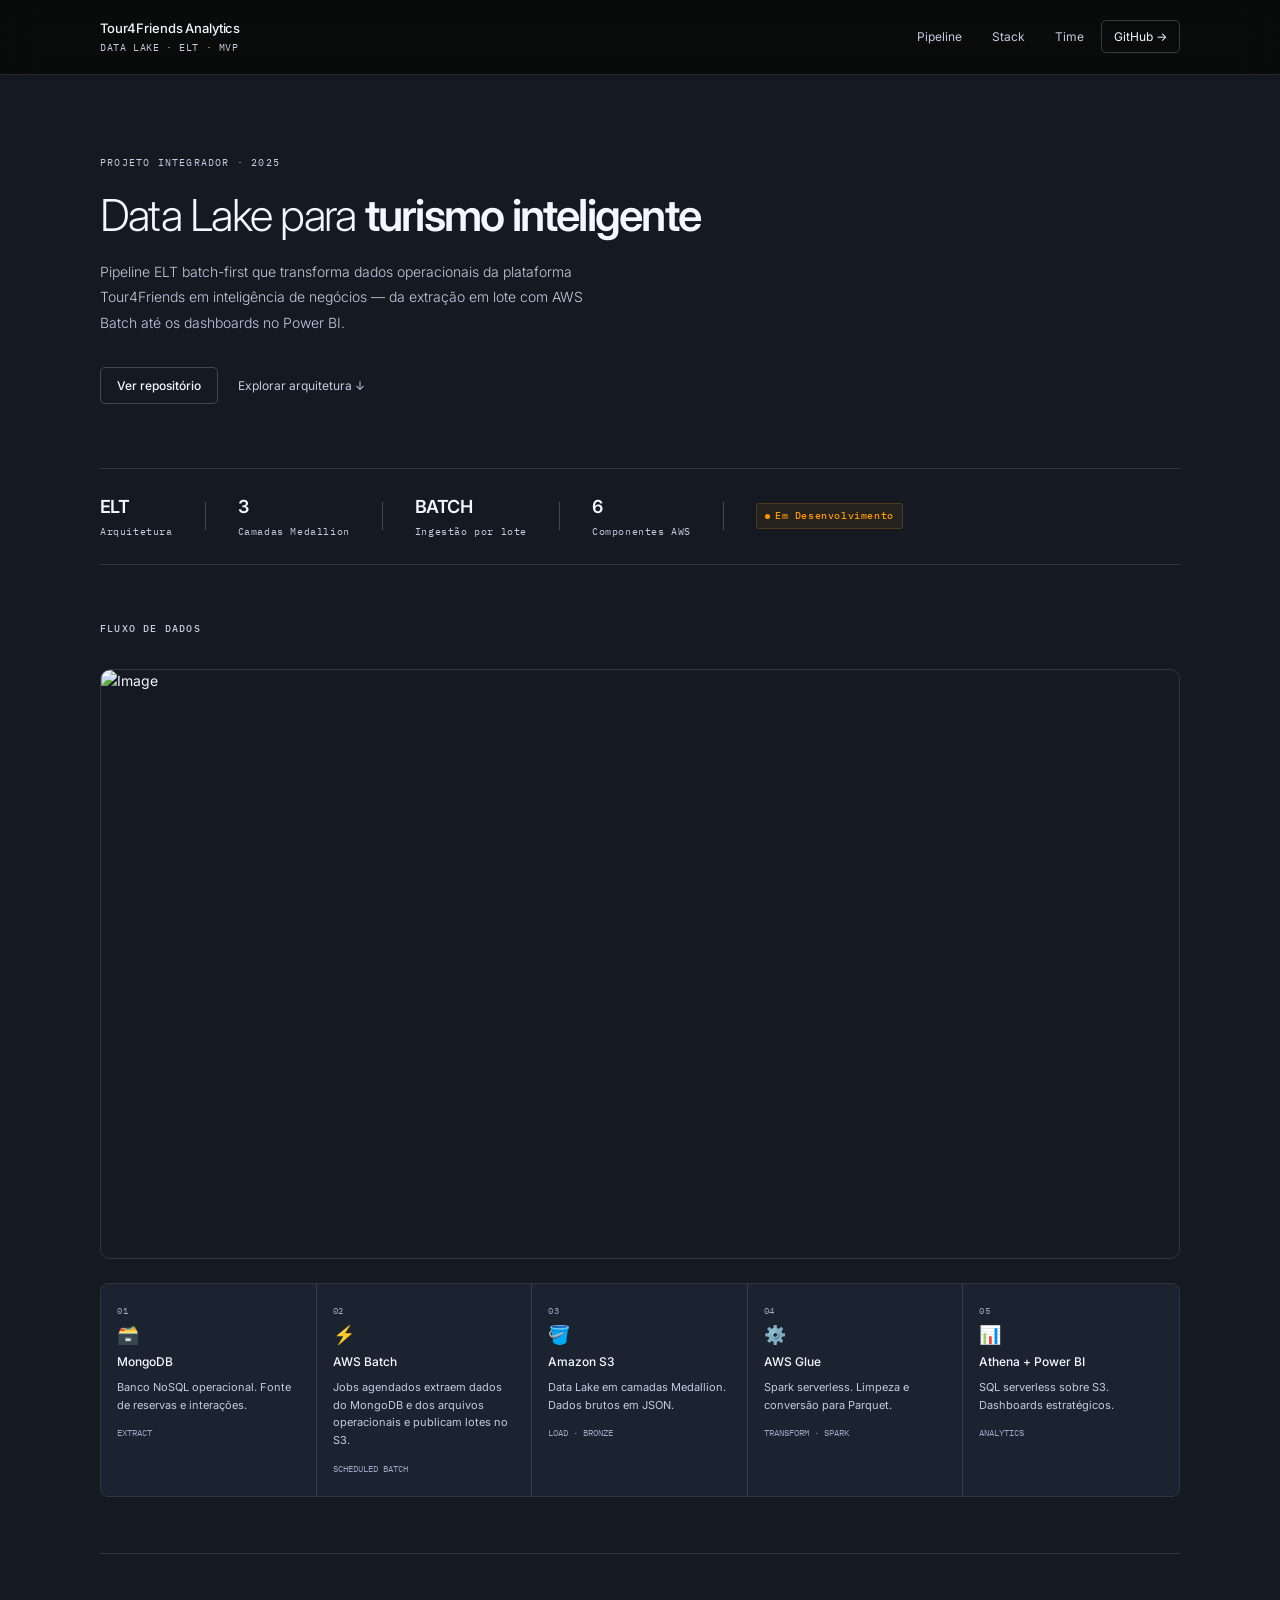
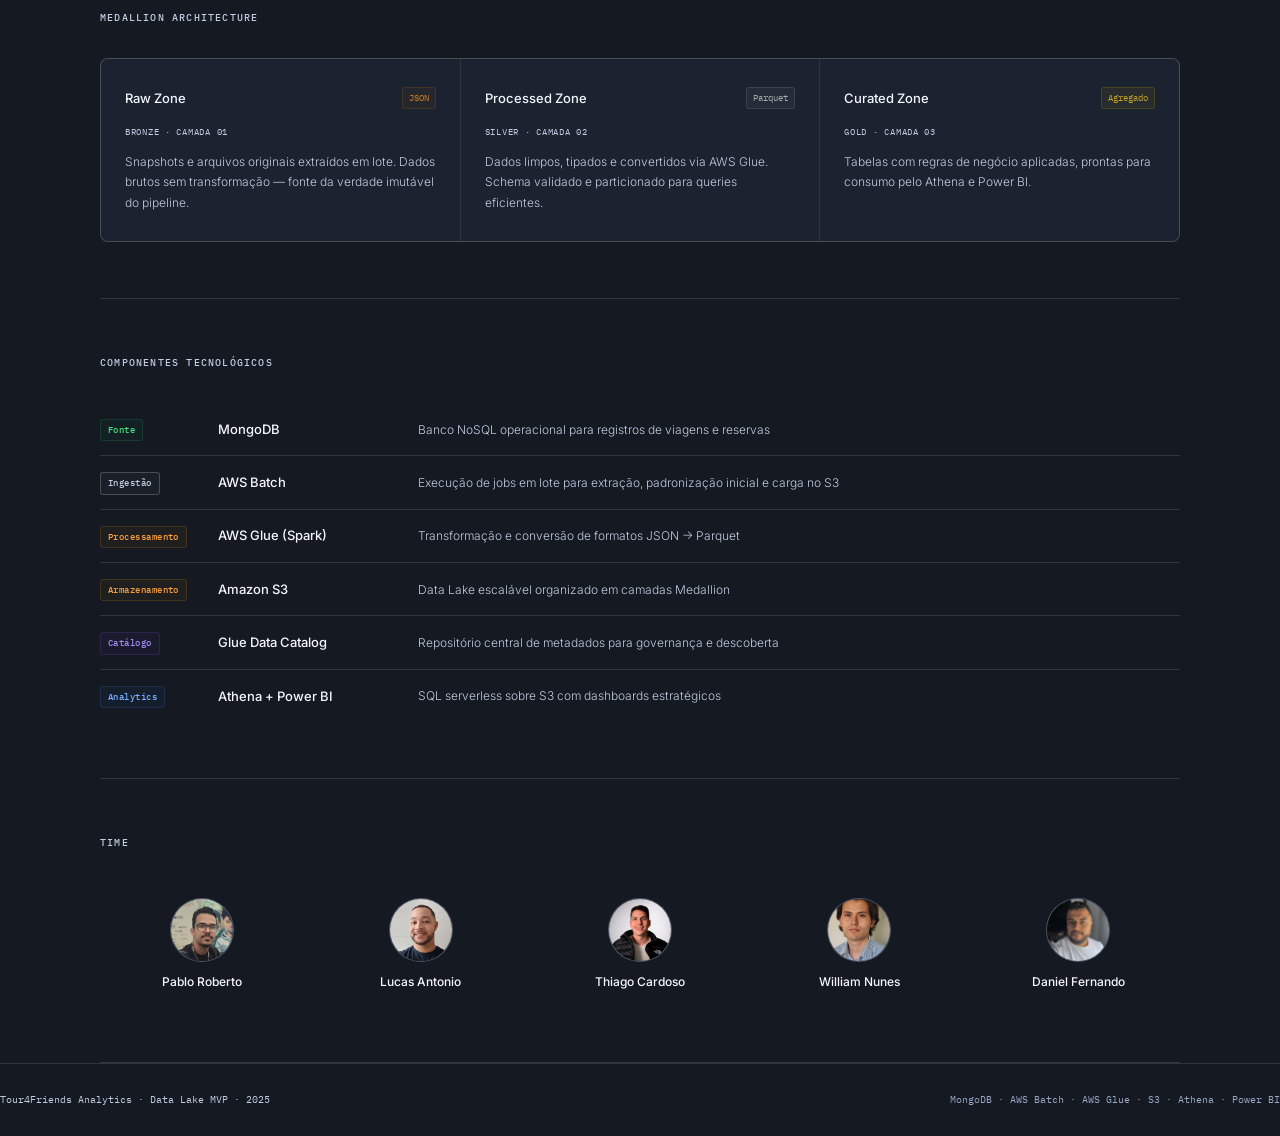
==== tour4friends-datalake/index.html @ 116a6536 "feat: corrige estrutura de pastas e adiciona arquivos reais de ML" ====
<!DOCTYPE html>
<html lang="pt-BR">
<head>
  <meta charset="UTF-8">
  <meta name="viewport" content="width=device-width, initial-scale=1.0">
  <title>Tour4Friends Analytics · Data Lake</title>
  <link rel="preconnect" href="https://fonts.googleapis.com">
  <link href="https://fonts.googleapis.com/css2?family=Inter:wght@300;400;500;600&family=IBM+Plex+Mono:wght@400;500&display=swap" rel="stylesheet">
  <style>
    :root {
      --bg:    #141922;
      --bg2:   #1b2230;
      --bg3:   #232c3d;
      --line:  rgba(255,255,255,0.12);
      --line2: rgba(255,255,255,0.2);
      --text:  #f4f7ff;
      --text2: #c3cbe0;
      --text3: #9aa6c4;
      --aws:   #FF9900;
      --mono:  'IBM Plex Mono', monospace;
      --sans:  'Inter', sans-serif;
    }

    *, *::before, *::after { box-sizing: border-box; margin: 0; padding: 0; }
    html { scroll-behavior: smooth; }

    body {
      font-family: var(--sans);
      background: var(--bg);
      color: var(--text);
      font-size: 14px;
      line-height: 1.6;
    }

    a { color: inherit; text-decoration: none; }
    .shell { width: min(1080px, calc(100% - 48px)); margin: 0 auto; }

    nav {
      position: sticky; top: 0; z-index: 100;
      border-bottom: 1px solid var(--line);
      background: rgba(10,10,10,0.92);
      backdrop-filter: blur(16px);
    }
    .nav-inner {
      display: flex; align-items: center;
      justify-content: space-between;
      padding: 18px 0;
    }
    .logo-text { font-size: 13px; font-weight: 500; letter-spacing: -0.01em; }
    .logo-sub { font-family: var(--mono); font-size: 10px; color: var(--text2); margin-top: 1px; letter-spacing: 0.06em; }
    .nav-links { display: flex; gap: 4px; align-items: center; }
    .nav-btn {
      font-family: var(--sans); font-size: 12px;
      padding: 6px 12px; border-radius: 5px;
      border: 1px solid transparent; background: transparent;
      color: var(--text2); cursor: pointer; transition: all 0.15s;
      transform: translateY(0);
    }
    .nav-btn:hover {
      color: var(--text);
      border-color: var(--line2);
      background: rgba(255,255,255,0.04);
      transform: translateY(-1px);
    }
    .nav-btn.primary { border-color: var(--line2); color: var(--text); }
    .nav-btn.primary:hover { border-color: rgba(255,255,255,0.3); }

    .hero { padding: 80px 0 64px; border-bottom: 1px solid var(--line); }
    .hero-eyebrow {
      font-family: var(--mono); font-size: 10px;
      color: var(--text2); letter-spacing: 0.12em; text-transform: uppercase;
      margin-bottom: 20px;
    }
    .hero h1 {
      font-size: clamp(28px, 4vw, 44px);
      font-weight: 300; letter-spacing: -0.04em; line-height: 1.1;
      margin-bottom: 20px; max-width: 640px;
    }
    .hero h1 strong { font-weight: 600; }
    .hero-desc {
      font-size: 14px; color: var(--text2); line-height: 1.8;
      max-width: 520px; margin-bottom: 32px; font-weight: 300;
    }
    .hero-actions { display: flex; gap: 8px; align-items: center; }
    .btn-ghost {
      font-size: 12px; font-weight: 500;
      padding: 8px 16px; border-radius: 5px;
      border: 1px solid var(--line2); background: transparent;
      color: var(--text); cursor: pointer; transition: all 0.15s;
      display: inline-block;
    }
    .btn-ghost:hover {
      border-color: rgba(255,255,255,0.45);
      background: rgba(255,255,255,0.05);
      box-shadow: 0 8px 20px rgba(0,0,0,0.18);
      transform: translateY(-1px);
    }
    .btn-muted {
      font-size: 12px; color: var(--text2);
      padding: 8px 12px; transition: color 0.15s; display: inline-block;
    }
    .btn-muted:hover { color: var(--text); }

    .meta-row {
      display: flex; gap: 32px; align-items: center;
      padding: 24px 0; border-bottom: 1px solid var(--line); flex-wrap: wrap;
    }
    .meta-item { display: flex; flex-direction: column; gap: 2px; }
    .meta-val { font-size: 18px; font-weight: 600; letter-spacing: -0.03em; }
    .meta-lbl { font-family: var(--mono); font-size: 10px; color: var(--text2); letter-spacing: 0.06em; }
    .meta-divider { width: 1px; height: 28px; background: var(--line2); flex-shrink: 0; }
    .status-pill {
      font-family: var(--mono); font-size: 10px; font-weight: 500;
      padding: 4px 8px; border-radius: 3px;
      background: rgba(255,153,0,0.08); border: 1px solid rgba(255,153,0,0.18);
      color: #ff9900; letter-spacing: 0.06em;
      display: flex; align-items: center; gap: 5px;
    }
    .status-pill::before {
      content: ''; width: 5px; height: 5px; border-radius: 50%;
      background: var(--aws); animation: pulse 2s infinite;
    }
    @keyframes pulse { 0%,100%{opacity:1} 50%{opacity:0.4} }

    section { padding: 56px 0; border-bottom: 1px solid var(--line); }
    .sec-label {
      font-family: var(--mono); font-size: 10px; font-weight: 500;
      color: var(--text2); letter-spacing: 0.12em; text-transform: uppercase;
      margin-bottom: 32px;
    }

    .pipeline {
      display: grid; grid-template-columns: repeat(5, 1fr);
      border: 1px solid var(--line); border-radius: 8px; overflow: hidden;
    }
    .pipe-step {
      padding: 20px 16px; background: var(--bg2);
      border-right: 1px solid var(--line);
      display: flex; flex-direction: column; gap: 8px;
      transition: background 0.2s, transform 0.2s, box-shadow 0.2s;
      position: relative;
      overflow: hidden;
    }
    .pipe-step::after {
      content: '';
      position: absolute;
      inset: 0;
      background: linear-gradient(135deg, rgba(255,255,255,0.08), transparent 55%);
      opacity: 0;
      transition: opacity 0.2s;
      pointer-events: none;
    }
    .pipe-step:last-child { border-right: none; }
    .pipe-step:hover {
      background: var(--bg3);
      transform: translateY(-3px);
      box-shadow: 0 14px 28px rgba(6,10,18,0.32);
    }
    .pipe-step:hover::after { opacity: 1; }
    .pipe-num { font-family: var(--mono); font-size: 9px; color: var(--text3); letter-spacing: 0.06em; }
    .pipe-icon { font-size: 18px; line-height: 1; }
    .pipe-name { font-size: 12px; font-weight: 500; }
    .pipe-desc { font-size: 11px; color: var(--text2); line-height: 1.6; }
    .pipe-tag { font-family: var(--mono); font-size: 9px; color: var(--text3); margin-top: 4px; }

    .medallion {
      display: grid; grid-template-columns: repeat(3, 1fr);
      gap: 1px; background: var(--line);
      border: 1px solid var(--line); border-radius: 8px; overflow: hidden;
    }
    .medal {
      background: var(--bg2);
      padding: 28px 24px;
      transition: background 0.2s, transform 0.2s, box-shadow 0.2s;
      position: relative;
      overflow: hidden;
    }
    .medal::after {
      content: '';
      position: absolute;
      inset: 0;
      background: radial-gradient(circle at top right, rgba(255,255,255,0.12), transparent 50%);
      opacity: 0;
      transition: opacity 0.2s;
      pointer-events: none;
    }
    .medal:hover {
      background: var(--bg3);
      transform: translateY(-3px);
      box-shadow: 0 14px 28px rgba(6,10,18,0.32);
    }
    .medal:hover::after { opacity: 1; }
    .medal-top { display: flex; align-items: center; justify-content: space-between; margin-bottom: 16px; }
    .medal-name { font-size: 13px; font-weight: 500; }
    .medal-format {
      font-family: var(--mono); font-size: 9px;
      padding: 3px 6px; border-radius: 3px; border: 1px solid;
    }
    .bronze .medal-format { background: rgba(180,100,0,0.08); border-color: rgba(180,100,0,0.2); color: #c27c2a; }
    .silver .medal-format { background: rgba(160,160,160,0.08); border-color: rgba(160,160,160,0.2); color: #aaa; }
    .gold   .medal-format { background: rgba(200,160,0,0.08); border-color: rgba(200,160,0,0.2); color: #c8a32a; }
    .medal-zone { font-family: var(--mono); font-size: 9px; color: var(--text2); letter-spacing: 0.08em; text-transform: uppercase; margin-bottom: 12px; }
    .medal-desc { font-size: 12px; color: var(--text2); line-height: 1.7; font-weight: 300; }

    .stack-table { width: 100%; border-collapse: collapse; }
    .stack-table tr { border-bottom: 1px solid var(--line); transition: background 0.12s; }
    .stack-table tr:last-child { border-bottom: none; }
    .stack-table tr:hover td {
      background: var(--bg2);
      color: var(--text);
    }
    .stack-table td { padding: 14px 8px; vertical-align: middle; }
    .stack-table td:first-child { width: 110px; padding-left: 0; }
    .stack-table td:nth-child(2) { width: 200px; font-weight: 500; font-size: 13px; }
    .stack-table td:last-child { color: var(--text2); font-size: 12px; font-weight: 300; }
    .layer-tag {
      font-family: var(--mono); font-size: 9px; font-weight: 500;
      padding: 3px 7px; border-radius: 3px; border: 1px solid;
      letter-spacing: 0.05em; white-space: nowrap; display: inline-block;
    }
    .lt-source   { background: rgba(34,197,94,0.05); border-color: rgba(34,197,94,0.15); color: #4ade80; }
    .lt-ingest   { background: rgba(255,255,255,0.03); border-color: var(--line2); color: var(--text2); }
    .lt-process  { background: rgba(255,153,0,0.05); border-color: rgba(255,153,0,0.15); color: #ffa040; }
    .lt-storage  { background: rgba(255,153,0,0.05); border-color: rgba(255,153,0,0.15); color: #ffa040; }
    .lt-catalog  { background: rgba(138,90,255,0.05); border-color: rgba(138,90,255,0.15); color: #a78bfa; }
    .lt-analytics{ background: rgba(68,136,255,0.05); border-color: rgba(68,136,255,0.15); color: #7ab0ff; }

    .team-grid {
      display: grid; grid-template-columns: repeat(5, 1fr); gap: 16px;
    }
    .team-card {
      display: flex;
      flex-direction: column;
      align-items: center;
      gap: 10px;
      text-align: center;
      padding: 14px 10px;
      border-radius: 10px;
      border: 1px solid transparent;
      transition: transform 0.2s, border-color 0.2s, background 0.2s;
    }
    .team-card:hover {
      transform: translateY(-3px);
      border-color: var(--line2);
      background: rgba(255,255,255,0.03);
    }
    .team-avatar {
      width: 64px; height: 64px; border-radius: 50%;
      border: 1px solid var(--line2); overflow: hidden; background: var(--bg3);
      transition: transform 0.2s, box-shadow 0.2s, border-color 0.2s;
    }
    .team-card:hover .team-avatar {
      transform: scale(1.04);
      border-color: rgba(255,255,255,0.35);
      box-shadow: 0 8px 22px rgba(0,0,0,0.28);
    }
    .team-avatar img { width: 100%; height: 100%; object-fit: cover; display: block; }
    .team-name { font-size: 12px; font-weight: 500; }

    footer {
      padding: 28px 0; border-top: 1px solid var(--line);
      display: flex; justify-content: space-between; align-items: center; flex-wrap: wrap; gap: 12px;
    }
    .footer-l { font-family: var(--mono); font-size: 10px; color: var(--text2); }
    .footer-r { font-family: var(--mono); font-size: 10px; color: var(--text3); }

    @media(max-width:860px){
      .pipeline { grid-template-columns: 1fr 1fr; }
      .pipe-step { border-bottom: 1px solid var(--line); }
      .team-grid { grid-template-columns: repeat(3,1fr); }
      .medallion { grid-template-columns: 1fr; gap: 0; }
      .medal { border-bottom: 1px solid var(--line); }
    }
    @media(max-width:540px){
      .pipeline { grid-template-columns: 1fr; }
      .team-grid { grid-template-columns: repeat(2,1fr); }
      .meta-divider { display: none; }
      .meta-row { gap: 20px; }
    }
  </style>
</head>
<body>

  <nav>
    <div class="shell nav-inner">
      <div>
        <div class="logo-text">Tour4Friends Analytics</div>
        <div class="logo-sub">DATA LAKE · ELT · MVP</div>
      </div>
      <div class="nav-links">
        <a class="nav-btn" href="#pipeline">Pipeline</a>
        <a class="nav-btn" href="#stack">Stack</a>
        <a class="nav-btn" href="#time">Time</a>
        <a class="nav-btn primary" href="https://github.com/Thiago-code-lab" target="_blank">GitHub →</a>
      </div>
    </div>
  </nav>

  <div class="shell">

    <div class="hero">
      <div class="hero-eyebrow">Projeto Integrador · 2025</div>
      <h1>Data Lake para <strong>turismo inteligente</strong></h1>
      <p class="hero-desc">Pipeline ELT batch-first que transforma dados operacionais da plataforma Tour4Friends em inteligência de negócios — da extração em lote com AWS Batch até os dashboards no Power BI.</p>
      <div class="hero-actions">
        <a class="btn-ghost" href="https://github.com/Thiago-code-lab" target="_blank">Ver repositório</a>
        <a class="btn-muted" href="#pipeline">Explorar arquitetura ↓</a>
      </div>
    </div>

    <div class="meta-row">
      <div class="meta-item"><span class="meta-val">ELT</span><span class="meta-lbl">Arquitetura</span></div>
      <div class="meta-divider"></div>
      <div class="meta-item"><span class="meta-val">3</span><span class="meta-lbl">Camadas Medallion</span></div>
      <div class="meta-divider"></div>
      <div class="meta-item"><span class="meta-val">BATCH</span><span class="meta-lbl">Ingestão por lote</span></div>
      <div class="meta-divider"></div>
      <div class="meta-item"><span class="meta-val">6</span><span class="meta-lbl">Componentes AWS</span></div>
      <div class="meta-divider"></div>
      <span class="status-pill">Em Desenvolvimento</span>
    </div>

    <section id="pipeline">
      <div class="sec-label">Fluxo de dados</div>
      <div style="margin-bottom:24px">
        <img width="1698" height="926" alt="Image" src="https://github.com/user-attachments/assets/fd9ed432-6662-4e53-b1c5-659e4e41cb7d" style="width:100%;height:auto;border:1px solid var(--line);border-radius:10px;display:block" />
      </div>
      <div class="pipeline">
        <div class="pipe-step">
          <div class="pipe-num">01</div>
          <div class="pipe-icon">🗃️</div>
          <div class="pipe-name">MongoDB</div>
          <div class="pipe-desc">Banco NoSQL operacional. Fonte de reservas e interações.</div>
          <div class="pipe-tag">EXTRACT</div>
        </div>
        <div class="pipe-step">
          <div class="pipe-num">02</div>
          <div class="pipe-icon">⚡</div>
          <div class="pipe-name">AWS Batch</div>
          <div class="pipe-desc">Jobs agendados extraem dados do MongoDB e dos arquivos operacionais e publicam lotes no S3.</div>
          <div class="pipe-tag">SCHEDULED BATCH</div>
        </div>
        <div class="pipe-step">
          <div class="pipe-num">03</div>
          <div class="pipe-icon">🪣</div>
          <div class="pipe-name">Amazon S3</div>
          <div class="pipe-desc">Data Lake em camadas Medallion. Dados brutos em JSON.</div>
          <div class="pipe-tag">LOAD · BRONZE</div>
        </div>
        <div class="pipe-step">
          <div class="pipe-num">04</div>
          <div class="pipe-icon">⚙️</div>
          <div class="pipe-name">AWS Glue</div>
          <div class="pipe-desc">Spark serverless. Limpeza e conversão para Parquet.</div>
          <div class="pipe-tag">TRANSFORM · SPARK</div>
        </div>
        <div class="pipe-step">
          <div class="pipe-num">05</div>
          <div class="pipe-icon">📊</div>
          <div class="pipe-name">Athena + Power BI</div>
          <div class="pipe-desc">SQL serverless sobre S3. Dashboards estratégicos.</div>
          <div class="pipe-tag">ANALYTICS</div>
        </div>
      </div>
    </section>

    <section>
      <div class="sec-label">Medallion Architecture</div>
      <div class="medallion">
        <div class="medal bronze">
          <div class="medal-top"><div class="medal-name">Raw Zone</div><span class="medal-format">JSON</span></div>
          <div class="medal-zone">Bronze · Camada 01</div>
          <p class="medal-desc">Snapshots e arquivos originais extraídos em lote. Dados brutos sem transformação — fonte da verdade imutável do pipeline.</p>
        </div>
        <div class="medal silver">
          <div class="medal-top"><div class="medal-name">Processed Zone</div><span class="medal-format">Parquet</span></div>
          <div class="medal-zone">Silver · Camada 02</div>
          <p class="medal-desc">Dados limpos, tipados e convertidos via AWS Glue. Schema validado e particionado para queries eficientes.</p>
        </div>
        <div class="medal gold">
          <div class="medal-top"><div class="medal-name">Curated Zone</div><span class="medal-format">Agregado</span></div>
          <div class="medal-zone">Gold · Camada 03</div>
          <p class="medal-desc">Tabelas com regras de negócio aplicadas, prontas para consumo pelo Athena e Power BI.</p>
        </div>
      </div>
    </section>

    <section id="stack">
      <div class="sec-label">Componentes tecnológicos</div>
      <table class="stack-table">
        <tbody>
          <tr>
            <td><span class="layer-tag lt-source">Fonte</span></td>
            <td>MongoDB</td>
            <td>Banco NoSQL operacional para registros de viagens e reservas</td>
          </tr>
          <tr>
            <td><span class="layer-tag lt-ingest">Ingestão</span></td>
            <td>AWS Batch</td>
            <td>Execução de jobs em lote para extração, padronização inicial e carga no S3</td>
          </tr>
          <tr>
            <td><span class="layer-tag lt-process">Processamento</span></td>
            <td>AWS Glue (Spark)</td>
            <td>Transformação e conversão de formatos JSON → Parquet</td>
          </tr>
          <tr>
            <td><span class="layer-tag lt-storage">Armazenamento</span></td>
            <td>Amazon S3</td>
            <td>Data Lake escalável organizado em camadas Medallion</td>
          </tr>
          <tr>
            <td><span class="layer-tag lt-catalog">Catálogo</span></td>
            <td>Glue Data Catalog</td>
            <td>Repositório central de metadados para governança e descoberta</td>
          </tr>
          <tr>
            <td><span class="layer-tag lt-analytics">Analytics</span></td>
            <td>Athena + Power BI</td>
            <td>SQL serverless sobre S3 com dashboards estratégicos</td>
          </tr>
        </tbody>
      </table>
    </section>

    <section id="time">
      <div class="sec-label">Time</div>
      <div class="team-grid">
        <div class="team-card">
          <div class="team-avatar"><img src="Pablo.jpeg" alt="Pablo Roberto" loading="lazy"></div>
          <div class="team-name">Pablo Roberto</div>
        </div>
        <div class="team-card">
          <div class="team-avatar"><img src="Lucas.jpeg" alt="Lucas Antonio" loading="lazy"></div>
          <div class="team-name">Lucas Antonio</div>
        </div>
        <div class="team-card">
          <div class="team-avatar"><img src="Thiago.jpg" alt="Thiago Cardoso" loading="lazy"></div>
          <div class="team-name">Thiago Cardoso</div>
        </div>
        <div class="team-card">
          <div class="team-avatar"><img src="willian.jpeg" alt="William Nunes" loading="lazy"></div>
          <div class="team-name">William Nunes</div>
        </div>
        <div class="team-card">
          <div class="team-avatar"><img src="Daniel.png" alt="Daniel Fernando" loading="lazy"></div>
          <div class="team-name">Daniel Fernando</div>
        </div>
      </div>
    </section>

  </div>

  <footer>
    <div class="shell" style="display:flex;justify-content:space-between;flex-wrap:wrap;gap:12px;width:100%">
      <span class="footer-l">Tour4Friends Analytics · Data Lake MVP · 2025</span>
      <span class="footer-r">MongoDB · AWS Batch · AWS Glue · S3 · Athena · Power BI</span>
    </div>
  </footer>

</body>
</html>
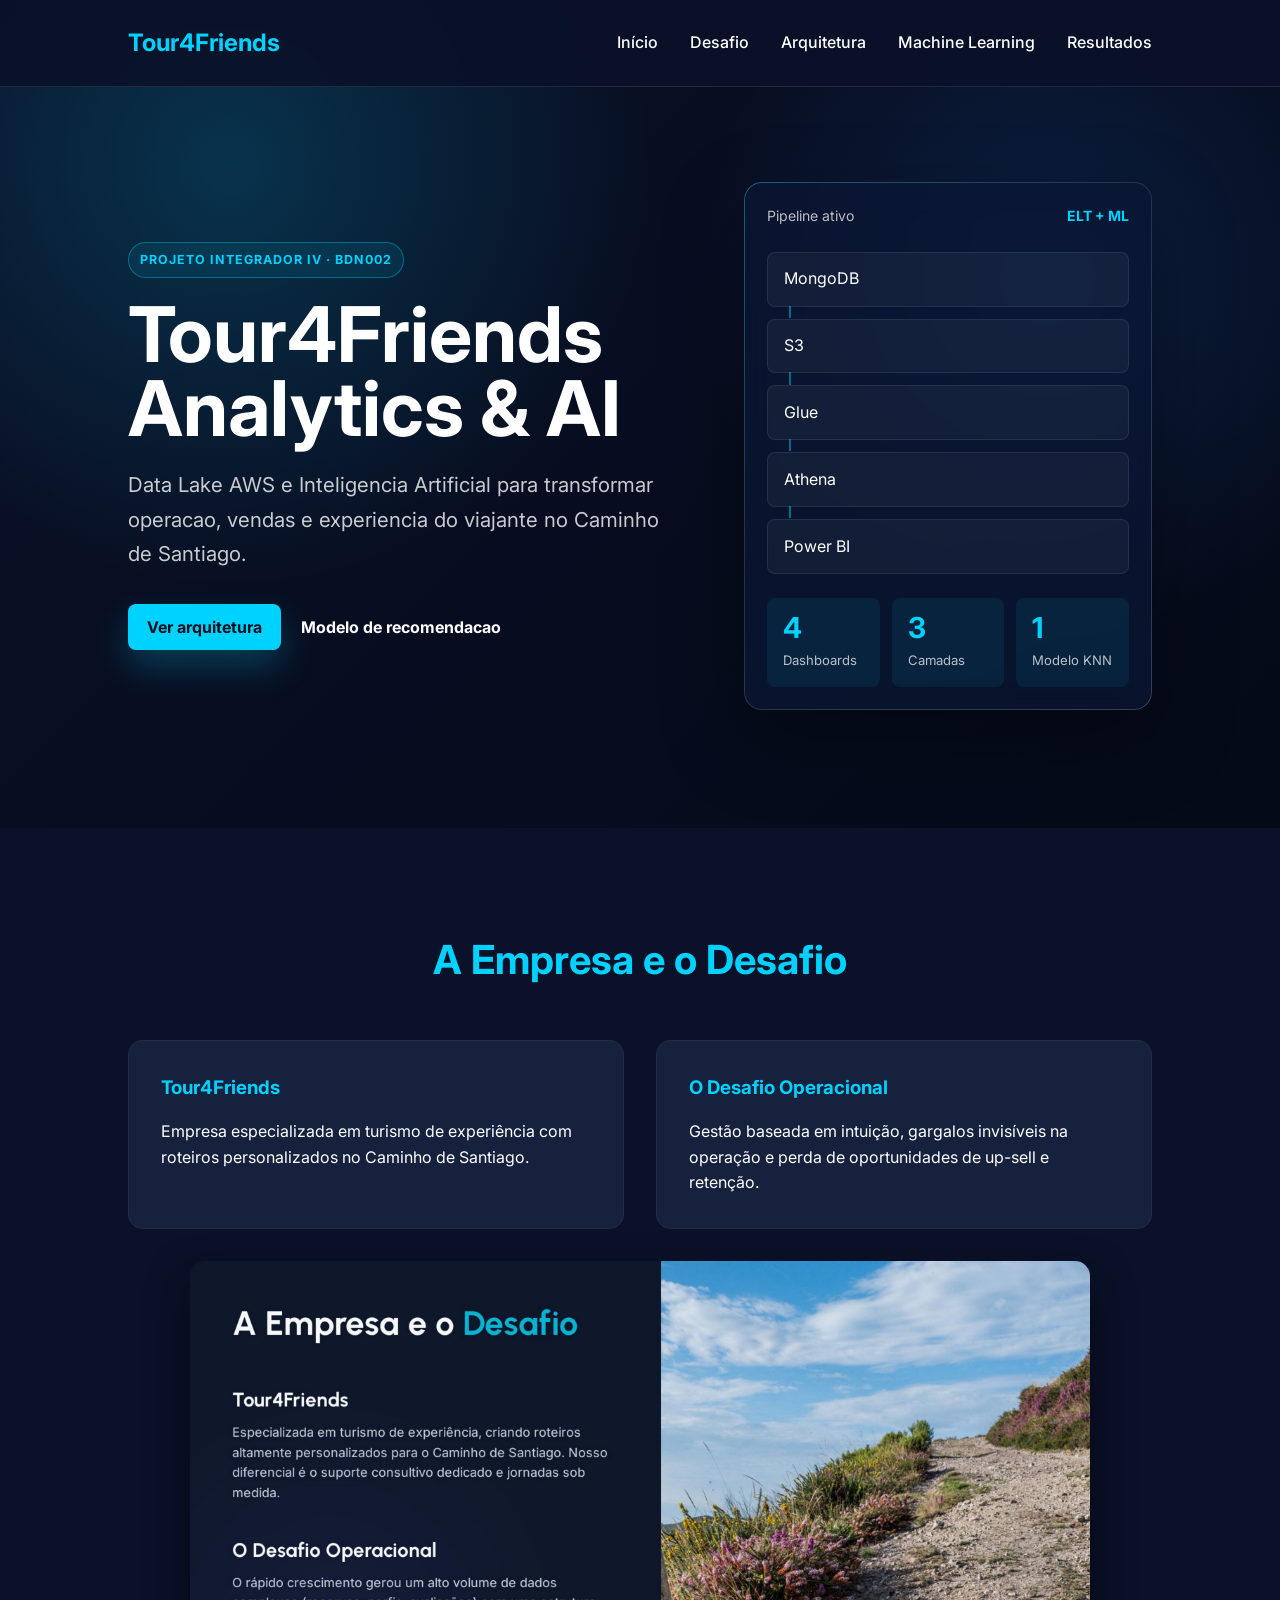
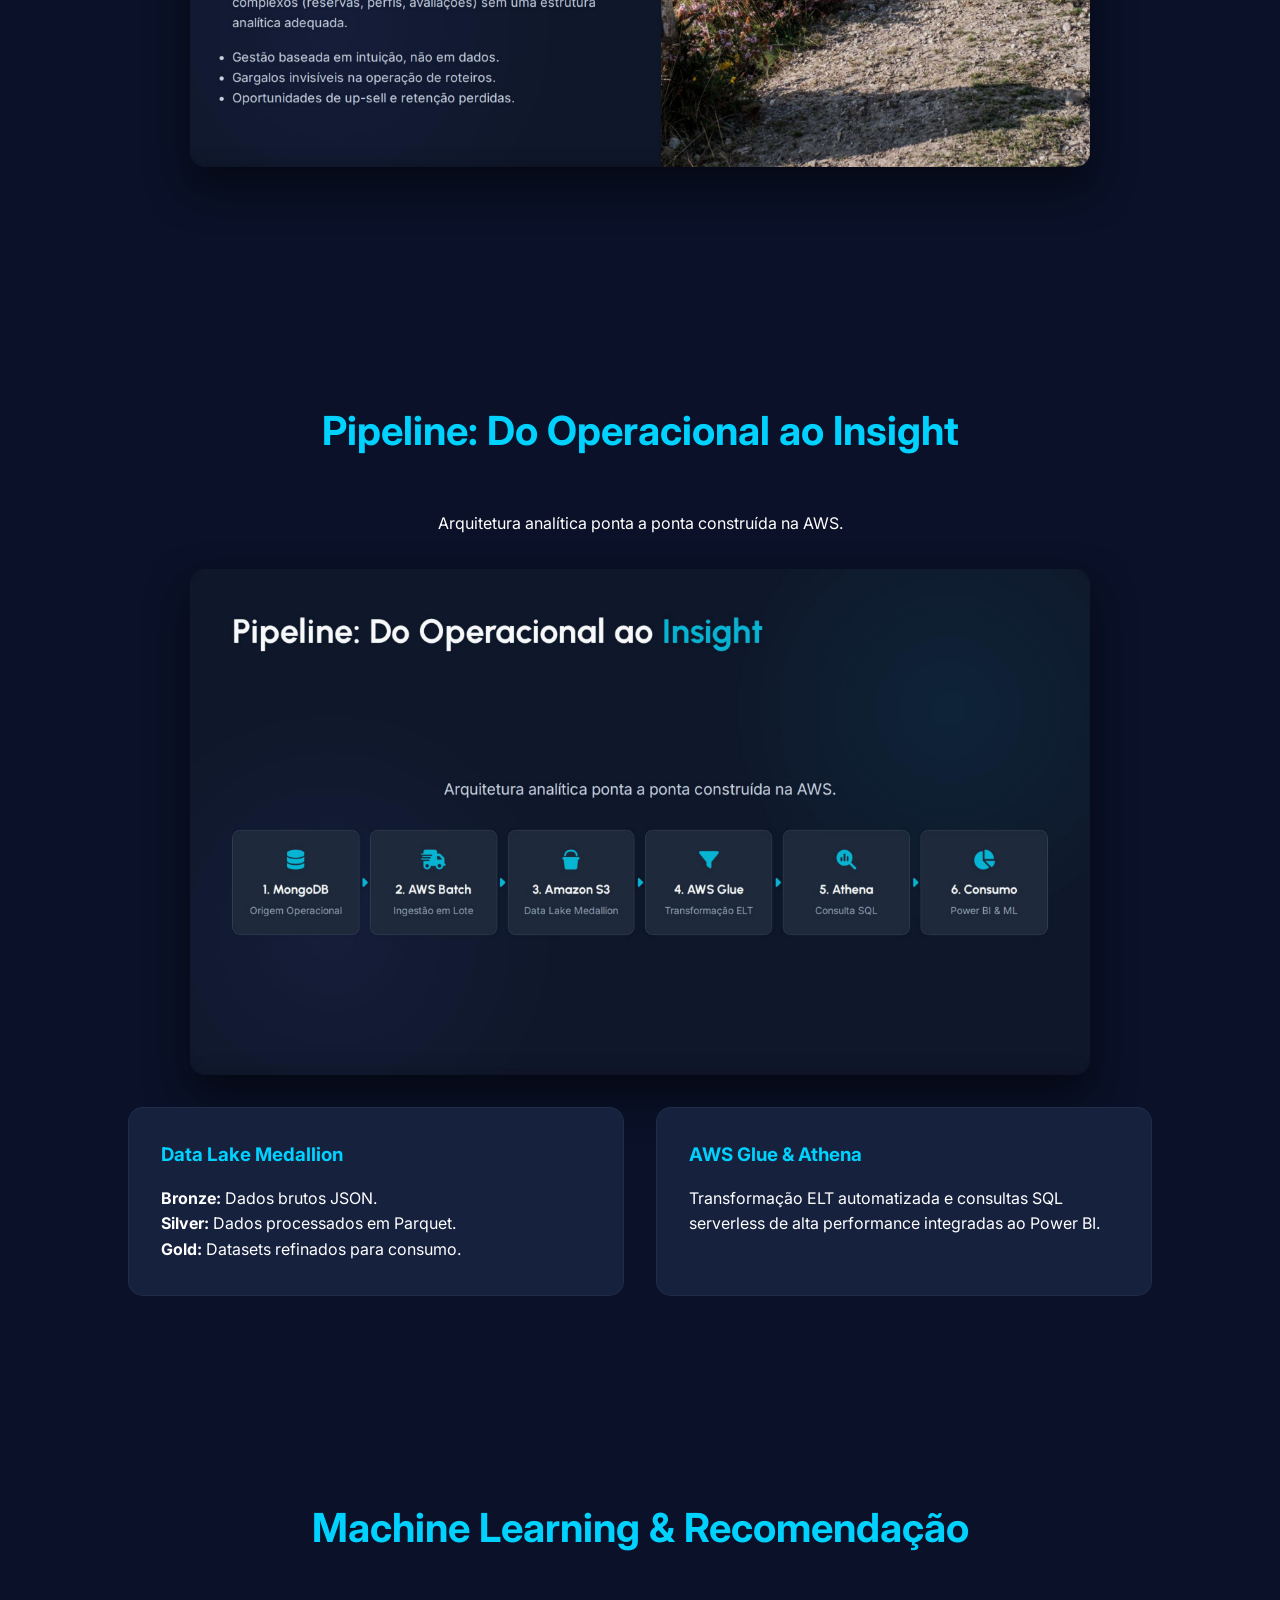
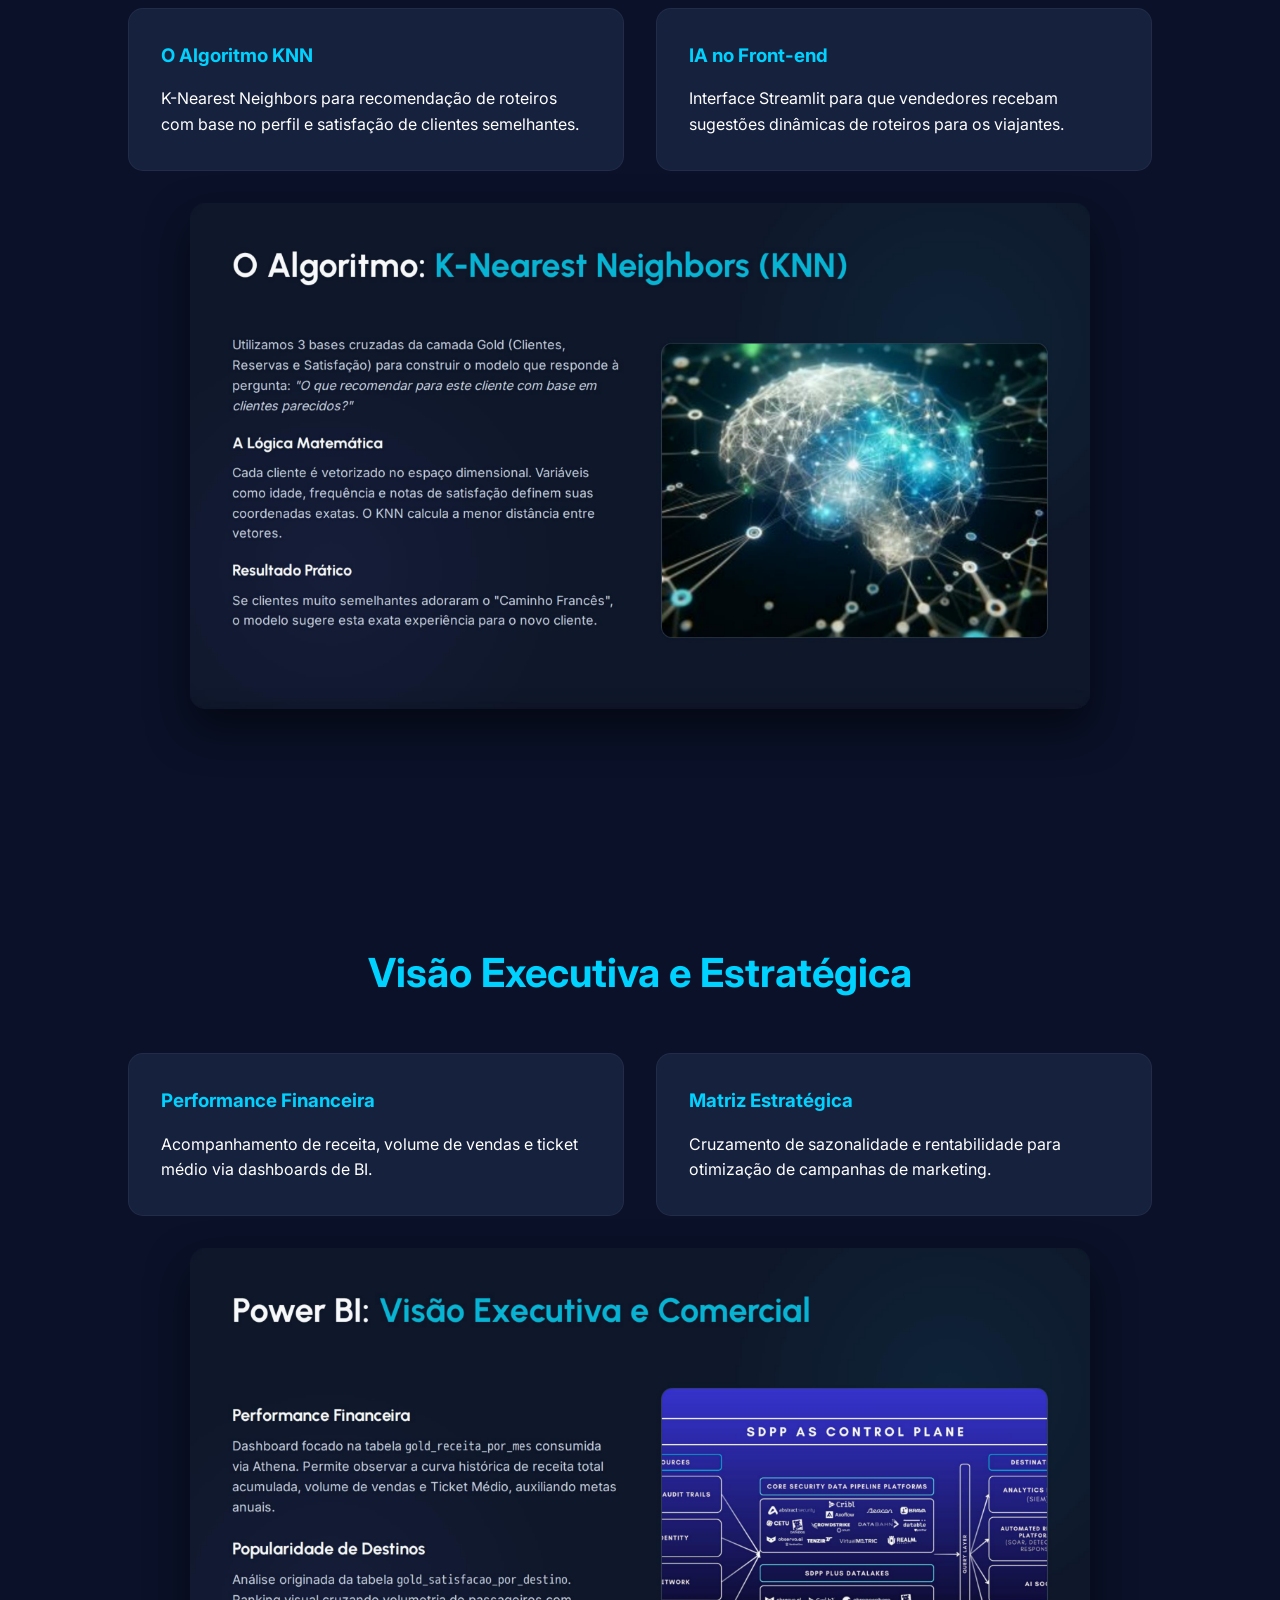
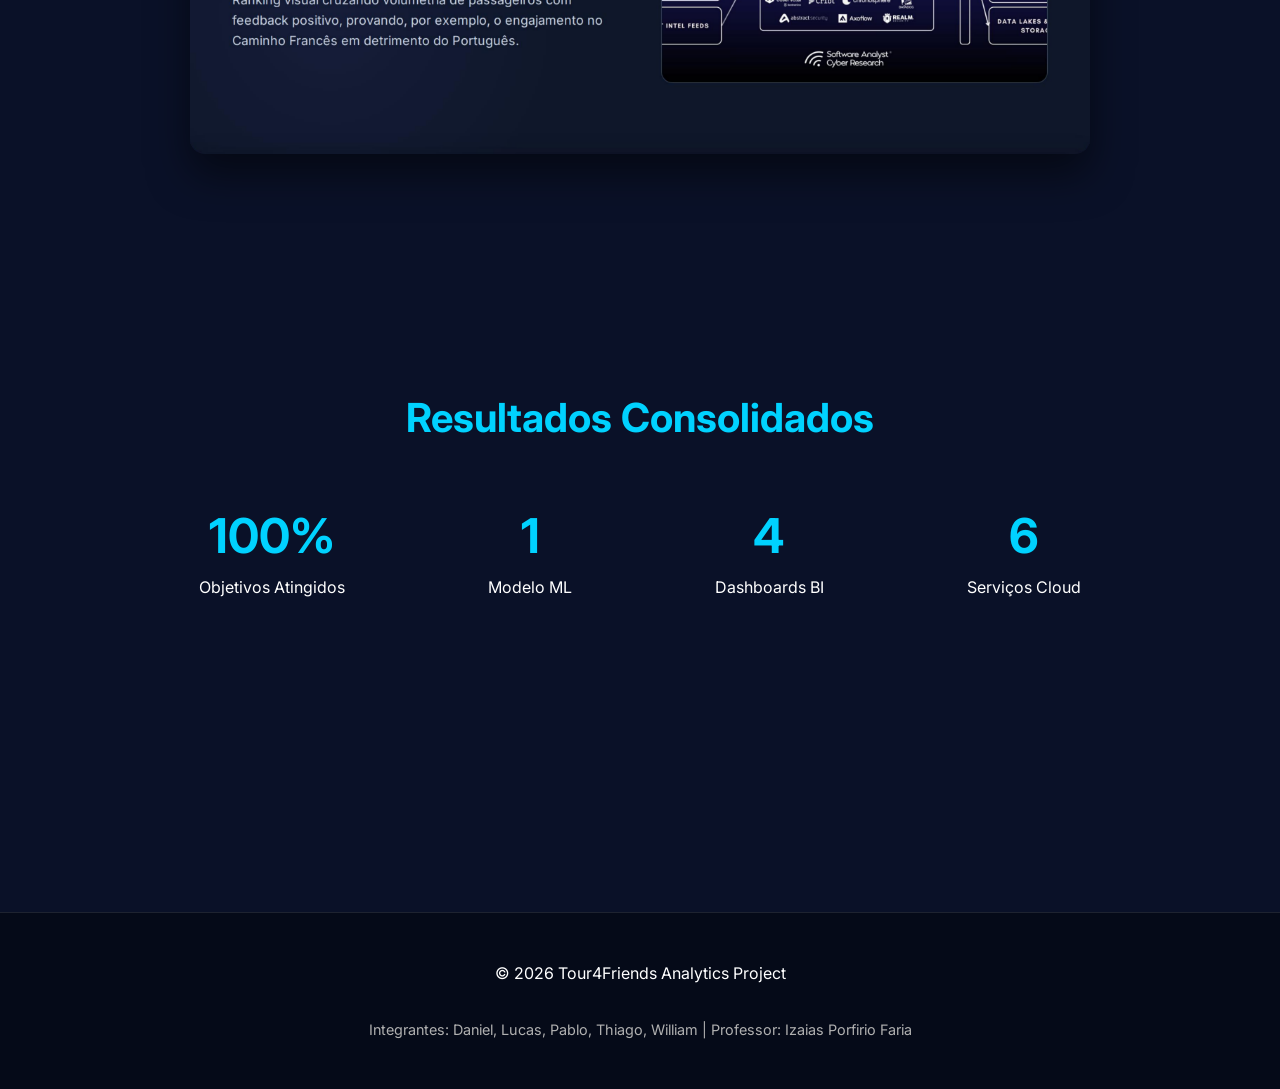
==== commit 05849b94: "fix(pages): force new hero assets" ====
--- a/tour4friends-datalake/index.html
+++ b/tour4friends-datalake/index.html
@@ -1,462 +1,16 @@
 <!DOCTYPE html>
-<html lang="pt-BR">
+<html lang="pt-br">
 <head>
-  <meta charset="UTF-8">
-  <meta name="viewport" content="width=device-width, initial-scale=1.0">
-  <title>Tour4Friends Analytics · Data Lake</title>
-  <link rel="preconnect" href="https://fonts.googleapis.com">
-  <link href="https://fonts.googleapis.com/css2?family=Inter:wght@300;400;500;600&family=IBM+Plex+Mono:wght@400;500&display=swap" rel="stylesheet">
-  <style>
-    :root {
-      --bg:    #141922;
-      --bg2:   #1b2230;
-      --bg3:   #232c3d;
-      --line:  rgba(255,255,255,0.12);
-      --line2: rgba(255,255,255,0.2);
-      --text:  #f4f7ff;
-      --text2: #c3cbe0;
-      --text3: #9aa6c4;
-      --aws:   #FF9900;
-      --mono:  'IBM Plex Mono', monospace;
-      --sans:  'Inter', sans-serif;
-    }
-
-    *, *::before, *::after { box-sizing: border-box; margin: 0; padding: 0; }
-    html { scroll-behavior: smooth; }
-
-    body {
-      font-family: var(--sans);
-      background: var(--bg);
-      color: var(--text);
-      font-size: 14px;
-      line-height: 1.6;
-    }
-
-    a { color: inherit; text-decoration: none; }
-    .shell { width: min(1080px, calc(100% - 48px)); margin: 0 auto; }
-
-    nav {
-      position: sticky; top: 0; z-index: 100;
-      border-bottom: 1px solid var(--line);
-      background: rgba(10,10,10,0.92);
-      backdrop-filter: blur(16px);
-    }
-    .nav-inner {
-      display: flex; align-items: center;
-      justify-content: space-between;
-      padding: 18px 0;
-    }
-    .logo-text { font-size: 13px; font-weight: 500; letter-spacing: -0.01em; }
-    .logo-sub { font-family: var(--mono); font-size: 10px; color: var(--text2); margin-top: 1px; letter-spacing: 0.06em; }
-    .nav-links { display: flex; gap: 4px; align-items: center; }
-    .nav-btn {
-      font-family: var(--sans); font-size: 12px;
-      padding: 6px 12px; border-radius: 5px;
-      border: 1px solid transparent; background: transparent;
-      color: var(--text2); cursor: pointer; transition: all 0.15s;
-      transform: translateY(0);
-    }
-    .nav-btn:hover {
-      color: var(--text);
-      border-color: var(--line2);
-      background: rgba(255,255,255,0.04);
-      transform: translateY(-1px);
-    }
-    .nav-btn.primary { border-color: var(--line2); color: var(--text); }
-    .nav-btn.primary:hover { border-color: rgba(255,255,255,0.3); }
-
-    .hero { padding: 80px 0 64px; border-bottom: 1px solid var(--line); }
-    .hero-eyebrow {
-      font-family: var(--mono); font-size: 10px;
-      color: var(--text2); letter-spacing: 0.12em; text-transform: uppercase;
-      margin-bottom: 20px;
-    }
-    .hero h1 {
-      font-size: clamp(28px, 4vw, 44px);
-      font-weight: 300; letter-spacing: -0.04em; line-height: 1.1;
-      margin-bottom: 20px; max-width: 640px;
-    }
-    .hero h1 strong { font-weight: 600; }
-    .hero-desc {
-      font-size: 14px; color: var(--text2); line-height: 1.8;
-      max-width: 520px; margin-bottom: 32px; font-weight: 300;
-    }
-    .hero-actions { display: flex; gap: 8px; align-items: center; }
-    .btn-ghost {
-      font-size: 12px; font-weight: 500;
-      padding: 8px 16px; border-radius: 5px;
-      border: 1px solid var(--line2); background: transparent;
-      color: var(--text); cursor: pointer; transition: all 0.15s;
-      display: inline-block;
-    }
-    .btn-ghost:hover {
-      border-color: rgba(255,255,255,0.45);
-      background: rgba(255,255,255,0.05);
-      box-shadow: 0 8px 20px rgba(0,0,0,0.18);
-      transform: translateY(-1px);
-    }
-    .btn-muted {
-      font-size: 12px; color: var(--text2);
-      padding: 8px 12px; transition: color 0.15s; display: inline-block;
-    }
-    .btn-muted:hover { color: var(--text); }
-
-    .meta-row {
-      display: flex; gap: 32px; align-items: center;
-      padding: 24px 0; border-bottom: 1px solid var(--line); flex-wrap: wrap;
-    }
-    .meta-item { display: flex; flex-direction: column; gap: 2px; }
-    .meta-val { font-size: 18px; font-weight: 600; letter-spacing: -0.03em; }
-    .meta-lbl { font-family: var(--mono); font-size: 10px; color: var(--text2); letter-spacing: 0.06em; }
-    .meta-divider { width: 1px; height: 28px; background: var(--line2); flex-shrink: 0; }
-    .status-pill {
-      font-family: var(--mono); font-size: 10px; font-weight: 500;
-      padding: 4px 8px; border-radius: 3px;
-      background: rgba(255,153,0,0.08); border: 1px solid rgba(255,153,0,0.18);
-      color: #ff9900; letter-spacing: 0.06em;
-      display: flex; align-items: center; gap: 5px;
-    }
-    .status-pill::before {
-      content: ''; width: 5px; height: 5px; border-radius: 50%;
-      background: var(--aws); animation: pulse 2s infinite;
-    }
-    @keyframes pulse { 0%,100%{opacity:1} 50%{opacity:0.4} }
-
-    section { padding: 56px 0; border-bottom: 1px solid var(--line); }
-    .sec-label {
-      font-family: var(--mono); font-size: 10px; font-weight: 500;
-      color: var(--text2); letter-spacing: 0.12em; text-transform: uppercase;
-      margin-bottom: 32px;
-    }
-
-    .pipeline {
-      display: grid; grid-template-columns: repeat(5, 1fr);
-      border: 1px solid var(--line); border-radius: 8px; overflow: hidden;
-    }
-    .pipe-step {
-      padding: 20px 16px; background: var(--bg2);
-      border-right: 1px solid var(--line);
-      display: flex; flex-direction: column; gap: 8px;
-      transition: background 0.2s, transform 0.2s, box-shadow 0.2s;
-      position: relative;
-      overflow: hidden;
-    }
-    .pipe-step::after {
-      content: '';
-      position: absolute;
-      inset: 0;
-      background: linear-gradient(135deg, rgba(255,255,255,0.08), transparent 55%);
-      opacity: 0;
-      transition: opacity 0.2s;
-      pointer-events: none;
-    }
-    .pipe-step:last-child { border-right: none; }
-    .pipe-step:hover {
-      background: var(--bg3);
-      transform: translateY(-3px);
-      box-shadow: 0 14px 28px rgba(6,10,18,0.32);
-    }
-    .pipe-step:hover::after { opacity: 1; }
-    .pipe-num { font-family: var(--mono); font-size: 9px; color: var(--text3); letter-spacing: 0.06em; }
-    .pipe-icon { font-size: 18px; line-height: 1; }
-    .pipe-name { font-size: 12px; font-weight: 500; }
-    .pipe-desc { font-size: 11px; color: var(--text2); line-height: 1.6; }
-    .pipe-tag { font-family: var(--mono); font-size: 9px; color: var(--text3); margin-top: 4px; }
-
-    .medallion {
-      display: grid; grid-template-columns: repeat(3, 1fr);
-      gap: 1px; background: var(--line);
-      border: 1px solid var(--line); border-radius: 8px; overflow: hidden;
-    }
-    .medal {
-      background: var(--bg2);
-      padding: 28px 24px;
-      transition: background 0.2s, transform 0.2s, box-shadow 0.2s;
-      position: relative;
-      overflow: hidden;
-    }
-    .medal::after {
-      content: '';
-      position: absolute;
-      inset: 0;
-      background: radial-gradient(circle at top right, rgba(255,255,255,0.12), transparent 50%);
-      opacity: 0;
-      transition: opacity 0.2s;
-      pointer-events: none;
-    }
-    .medal:hover {
-      background: var(--bg3);
-      transform: translateY(-3px);
-      box-shadow: 0 14px 28px rgba(6,10,18,0.32);
-    }
-    .medal:hover::after { opacity: 1; }
-    .medal-top { display: flex; align-items: center; justify-content: space-between; margin-bottom: 16px; }
-    .medal-name { font-size: 13px; font-weight: 500; }
-    .medal-format {
-      font-family: var(--mono); font-size: 9px;
-      padding: 3px 6px; border-radius: 3px; border: 1px solid;
-    }
-    .bronze .medal-format { background: rgba(180,100,0,0.08); border-color: rgba(180,100,0,0.2); color: #c27c2a; }
-    .silver .medal-format { background: rgba(160,160,160,0.08); border-color: rgba(160,160,160,0.2); color: #aaa; }
-    .gold   .medal-format { background: rgba(200,160,0,0.08); border-color: rgba(200,160,0,0.2); color: #c8a32a; }
-    .medal-zone { font-family: var(--mono); font-size: 9px; color: var(--text2); letter-spacing: 0.08em; text-transform: uppercase; margin-bottom: 12px; }
-    .medal-desc { font-size: 12px; color: var(--text2); line-height: 1.7; font-weight: 300; }
-
-    .stack-table { width: 100%; border-collapse: collapse; }
-    .stack-table tr { border-bottom: 1px solid var(--line); transition: background 0.12s; }
-    .stack-table tr:last-child { border-bottom: none; }
-    .stack-table tr:hover td {
-      background: var(--bg2);
-      color: var(--text);
-    }
-    .stack-table td { padding: 14px 8px; vertical-align: middle; }
-    .stack-table td:first-child { width: 110px; padding-left: 0; }
-    .stack-table td:nth-child(2) { width: 200px; font-weight: 500; font-size: 13px; }
-    .stack-table td:last-child { color: var(--text2); font-size: 12px; font-weight: 300; }
-    .layer-tag {
-      font-family: var(--mono); font-size: 9px; font-weight: 500;
-      padding: 3px 7px; border-radius: 3px; border: 1px solid;
-      letter-spacing: 0.05em; white-space: nowrap; display: inline-block;
-    }
-    .lt-source   { background: rgba(34,197,94,0.05); border-color: rgba(34,197,94,0.15); color: #4ade80; }
-    .lt-ingest   { background: rgba(255,255,255,0.03); border-color: var(--line2); color: var(--text2); }
-    .lt-process  { background: rgba(255,153,0,0.05); border-color: rgba(255,153,0,0.15); color: #ffa040; }
-    .lt-storage  { background: rgba(255,153,0,0.05); border-color: rgba(255,153,0,0.15); color: #ffa040; }
-    .lt-catalog  { background: rgba(138,90,255,0.05); border-color: rgba(138,90,255,0.15); color: #a78bfa; }
-    .lt-analytics{ background: rgba(68,136,255,0.05); border-color: rgba(68,136,255,0.15); color: #7ab0ff; }
-
-    .team-grid {
-      display: grid; grid-template-columns: repeat(5, 1fr); gap: 16px;
-    }
-    .team-card {
-      display: flex;
-      flex-direction: column;
-      align-items: center;
-      gap: 10px;
-      text-align: center;
-      padding: 14px 10px;
-      border-radius: 10px;
-      border: 1px solid transparent;
-      transition: transform 0.2s, border-color 0.2s, background 0.2s;
-    }
-    .team-card:hover {
-      transform: translateY(-3px);
-      border-color: var(--line2);
-      background: rgba(255,255,255,0.03);
-    }
-    .team-avatar {
-      width: 64px; height: 64px; border-radius: 50%;
-      border: 1px solid var(--line2); overflow: hidden; background: var(--bg3);
-      transition: transform 0.2s, box-shadow 0.2s, border-color 0.2s;
-    }
-    .team-card:hover .team-avatar {
-      transform: scale(1.04);
-      border-color: rgba(255,255,255,0.35);
-      box-shadow: 0 8px 22px rgba(0,0,0,0.28);
-    }
-    .team-avatar img { width: 100%; height: 100%; object-fit: cover; display: block; }
-    .team-name { font-size: 12px; font-weight: 500; }
-
-    footer {
-      padding: 28px 0; border-top: 1px solid var(--line);
-      display: flex; justify-content: space-between; align-items: center; flex-wrap: wrap; gap: 12px;
-    }
-    .footer-l { font-family: var(--mono); font-size: 10px; color: var(--text2); }
-    .footer-r { font-family: var(--mono); font-size: 10px; color: var(--text3); }
-
-    @media(max-width:860px){
-      .pipeline { grid-template-columns: 1fr 1fr; }
-      .pipe-step { border-bottom: 1px solid var(--line); }
-      .team-grid { grid-template-columns: repeat(3,1fr); }
-      .medallion { grid-template-columns: 1fr; gap: 0; }
-      .medal { border-bottom: 1px solid var(--line); }
-    }
-    @media(max-width:540px){
-      .pipeline { grid-template-columns: 1fr; }
-      .team-grid { grid-template-columns: repeat(2,1fr); }
-      .meta-divider { display: none; }
-      .meta-row { gap: 20px; }
-    }
-  </style>
+    <meta charset="UTF-8">
+    <meta name="viewport" content="width=device-width, initial-scale=1.0">
+    <meta http-equiv="refresh" content="0; url=../">
+    <title>Tour4Friends Analytics & AI</title>
+    <link rel="canonical" href="../">
+    <script>
+        window.location.replace("../");
+    </script>
 </head>
 <body>
-
-  <nav>
-    <div class="shell nav-inner">
-      <div>
-        <div class="logo-text">Tour4Friends Analytics</div>
-        <div class="logo-sub">DATA LAKE · ELT · MVP</div>
-      </div>
-      <div class="nav-links">
-        <a class="nav-btn" href="#pipeline">Pipeline</a>
-        <a class="nav-btn" href="#stack">Stack</a>
-        <a class="nav-btn" href="#time">Time</a>
-        <a class="nav-btn primary" href="https://github.com/Thiago-code-lab" target="_blank">GitHub →</a>
-      </div>
-    </div>
-  </nav>
-
-  <div class="shell">
-
-    <div class="hero">
-      <div class="hero-eyebrow">Projeto Integrador · 2025</div>
-      <h1>Data Lake para <strong>turismo inteligente</strong></h1>
-      <p class="hero-desc">Pipeline ELT batch-first que transforma dados operacionais da plataforma Tour4Friends em inteligência de negócios — da extração em lote com AWS Batch até os dashboards no Power BI.</p>
-      <div class="hero-actions">
-        <a class="btn-ghost" href="https://github.com/Thiago-code-lab" target="_blank">Ver repositório</a>
-        <a class="btn-muted" href="#pipeline">Explorar arquitetura ↓</a>
-      </div>
-    </div>
-
-    <div class="meta-row">
-      <div class="meta-item"><span class="meta-val">ELT</span><span class="meta-lbl">Arquitetura</span></div>
-      <div class="meta-divider"></div>
-      <div class="meta-item"><span class="meta-val">3</span><span class="meta-lbl">Camadas Medallion</span></div>
-      <div class="meta-divider"></div>
-      <div class="meta-item"><span class="meta-val">BATCH</span><span class="meta-lbl">Ingestão por lote</span></div>
-      <div class="meta-divider"></div>
-      <div class="meta-item"><span class="meta-val">6</span><span class="meta-lbl">Componentes AWS</span></div>
-      <div class="meta-divider"></div>
-      <span class="status-pill">Em Desenvolvimento</span>
-    </div>
-
-    <section id="pipeline">
-      <div class="sec-label">Fluxo de dados</div>
-      <div style="margin-bottom:24px">
-        <img width="1698" height="926" alt="Image" src="https://github.com/user-attachments/assets/fd9ed432-6662-4e53-b1c5-659e4e41cb7d" style="width:100%;height:auto;border:1px solid var(--line);border-radius:10px;display:block" />
-      </div>
-      <div class="pipeline">
-        <div class="pipe-step">
-          <div class="pipe-num">01</div>
-          <div class="pipe-icon">🗃️</div>
-          <div class="pipe-name">MongoDB</div>
-          <div class="pipe-desc">Banco NoSQL operacional. Fonte de reservas e interações.</div>
-          <div class="pipe-tag">EXTRACT</div>
-        </div>
-        <div class="pipe-step">
-          <div class="pipe-num">02</div>
-          <div class="pipe-icon">⚡</div>
-          <div class="pipe-name">AWS Batch</div>
-          <div class="pipe-desc">Jobs agendados extraem dados do MongoDB e dos arquivos operacionais e publicam lotes no S3.</div>
-          <div class="pipe-tag">SCHEDULED BATCH</div>
-        </div>
-        <div class="pipe-step">
-          <div class="pipe-num">03</div>
-          <div class="pipe-icon">🪣</div>
-          <div class="pipe-name">Amazon S3</div>
-          <div class="pipe-desc">Data Lake em camadas Medallion. Dados brutos em JSON.</div>
-          <div class="pipe-tag">LOAD · BRONZE</div>
-        </div>
-        <div class="pipe-step">
-          <div class="pipe-num">04</div>
-          <div class="pipe-icon">⚙️</div>
-          <div class="pipe-name">AWS Glue</div>
-          <div class="pipe-desc">Spark serverless. Limpeza e conversão para Parquet.</div>
-          <div class="pipe-tag">TRANSFORM · SPARK</div>
-        </div>
-        <div class="pipe-step">
-          <div class="pipe-num">05</div>
-          <div class="pipe-icon">📊</div>
-          <div class="pipe-name">Athena + Power BI</div>
-          <div class="pipe-desc">SQL serverless sobre S3. Dashboards estratégicos.</div>
-          <div class="pipe-tag">ANALYTICS</div>
-        </div>
-      </div>
-    </section>
-
-    <section>
-      <div class="sec-label">Medallion Architecture</div>
-      <div class="medallion">
-        <div class="medal bronze">
-          <div class="medal-top"><div class="medal-name">Raw Zone</div><span class="medal-format">JSON</span></div>
-          <div class="medal-zone">Bronze · Camada 01</div>
-          <p class="medal-desc">Snapshots e arquivos originais extraídos em lote. Dados brutos sem transformação — fonte da verdade imutável do pipeline.</p>
-        </div>
-        <div class="medal silver">
-          <div class="medal-top"><div class="medal-name">Processed Zone</div><span class="medal-format">Parquet</span></div>
-          <div class="medal-zone">Silver · Camada 02</div>
-          <p class="medal-desc">Dados limpos, tipados e convertidos via AWS Glue. Schema validado e particionado para queries eficientes.</p>
-        </div>
-        <div class="medal gold">
-          <div class="medal-top"><div class="medal-name">Curated Zone</div><span class="medal-format">Agregado</span></div>
-          <div class="medal-zone">Gold · Camada 03</div>
-          <p class="medal-desc">Tabelas com regras de negócio aplicadas, prontas para consumo pelo Athena e Power BI.</p>
-        </div>
-      </div>
-    </section>
-
-    <section id="stack">
-      <div class="sec-label">Componentes tecnológicos</div>
-      <table class="stack-table">
-        <tbody>
-          <tr>
-            <td><span class="layer-tag lt-source">Fonte</span></td>
-            <td>MongoDB</td>
-            <td>Banco NoSQL operacional para registros de viagens e reservas</td>
-          </tr>
-          <tr>
-            <td><span class="layer-tag lt-ingest">Ingestão</span></td>
-            <td>AWS Batch</td>
-            <td>Execução de jobs em lote para extração, padronização inicial e carga no S3</td>
-          </tr>
-          <tr>
-            <td><span class="layer-tag lt-process">Processamento</span></td>
-            <td>AWS Glue (Spark)</td>
-            <td>Transformação e conversão de formatos JSON → Parquet</td>
-          </tr>
-          <tr>
-            <td><span class="layer-tag lt-storage">Armazenamento</span></td>
-            <td>Amazon S3</td>
-            <td>Data Lake escalável organizado em camadas Medallion</td>
-          </tr>
-          <tr>
-            <td><span class="layer-tag lt-catalog">Catálogo</span></td>
-            <td>Glue Data Catalog</td>
-            <td>Repositório central de metadados para governança e descoberta</td>
-          </tr>
-          <tr>
-            <td><span class="layer-tag lt-analytics">Analytics</span></td>
-            <td>Athena + Power BI</td>
-            <td>SQL serverless sobre S3 com dashboards estratégicos</td>
-          </tr>
-        </tbody>
-      </table>
-    </section>
-
-    <section id="time">
-      <div class="sec-label">Time</div>
-      <div class="team-grid">
-        <div class="team-card">
-          <div class="team-avatar"><img src="Pablo.jpeg" alt="Pablo Roberto" loading="lazy"></div>
-          <div class="team-name">Pablo Roberto</div>
-        </div>
-        <div class="team-card">
-          <div class="team-avatar"><img src="Lucas.jpeg" alt="Lucas Antonio" loading="lazy"></div>
-          <div class="team-name">Lucas Antonio</div>
-        </div>
-        <div class="team-card">
-          <div class="team-avatar"><img src="Thiago.jpg" alt="Thiago Cardoso" loading="lazy"></div>
-          <div class="team-name">Thiago Cardoso</div>
-        </div>
-        <div class="team-card">
-          <div class="team-avatar"><img src="willian.jpeg" alt="William Nunes" loading="lazy"></div>
-          <div class="team-name">William Nunes</div>
-        </div>
-        <div class="team-card">
-          <div class="team-avatar"><img src="Daniel.png" alt="Daniel Fernando" loading="lazy"></div>
-          <div class="team-name">Daniel Fernando</div>
-        </div>
-      </div>
-    </section>
-
-  </div>
-
-  <footer>
-    <div class="shell" style="display:flex;justify-content:space-between;flex-wrap:wrap;gap:12px;width:100%">
-      <span class="footer-l">Tour4Friends Analytics · Data Lake MVP · 2025</span>
-      <span class="footer-r">MongoDB · AWS Batch · AWS Glue · S3 · Athena · Power BI</span>
-    </div>
-  </footer>
-
+    <p>Redirecionando para <a href="../">Tour4Friends Analytics & AI</a>.</p>
 </body>
 </html>
